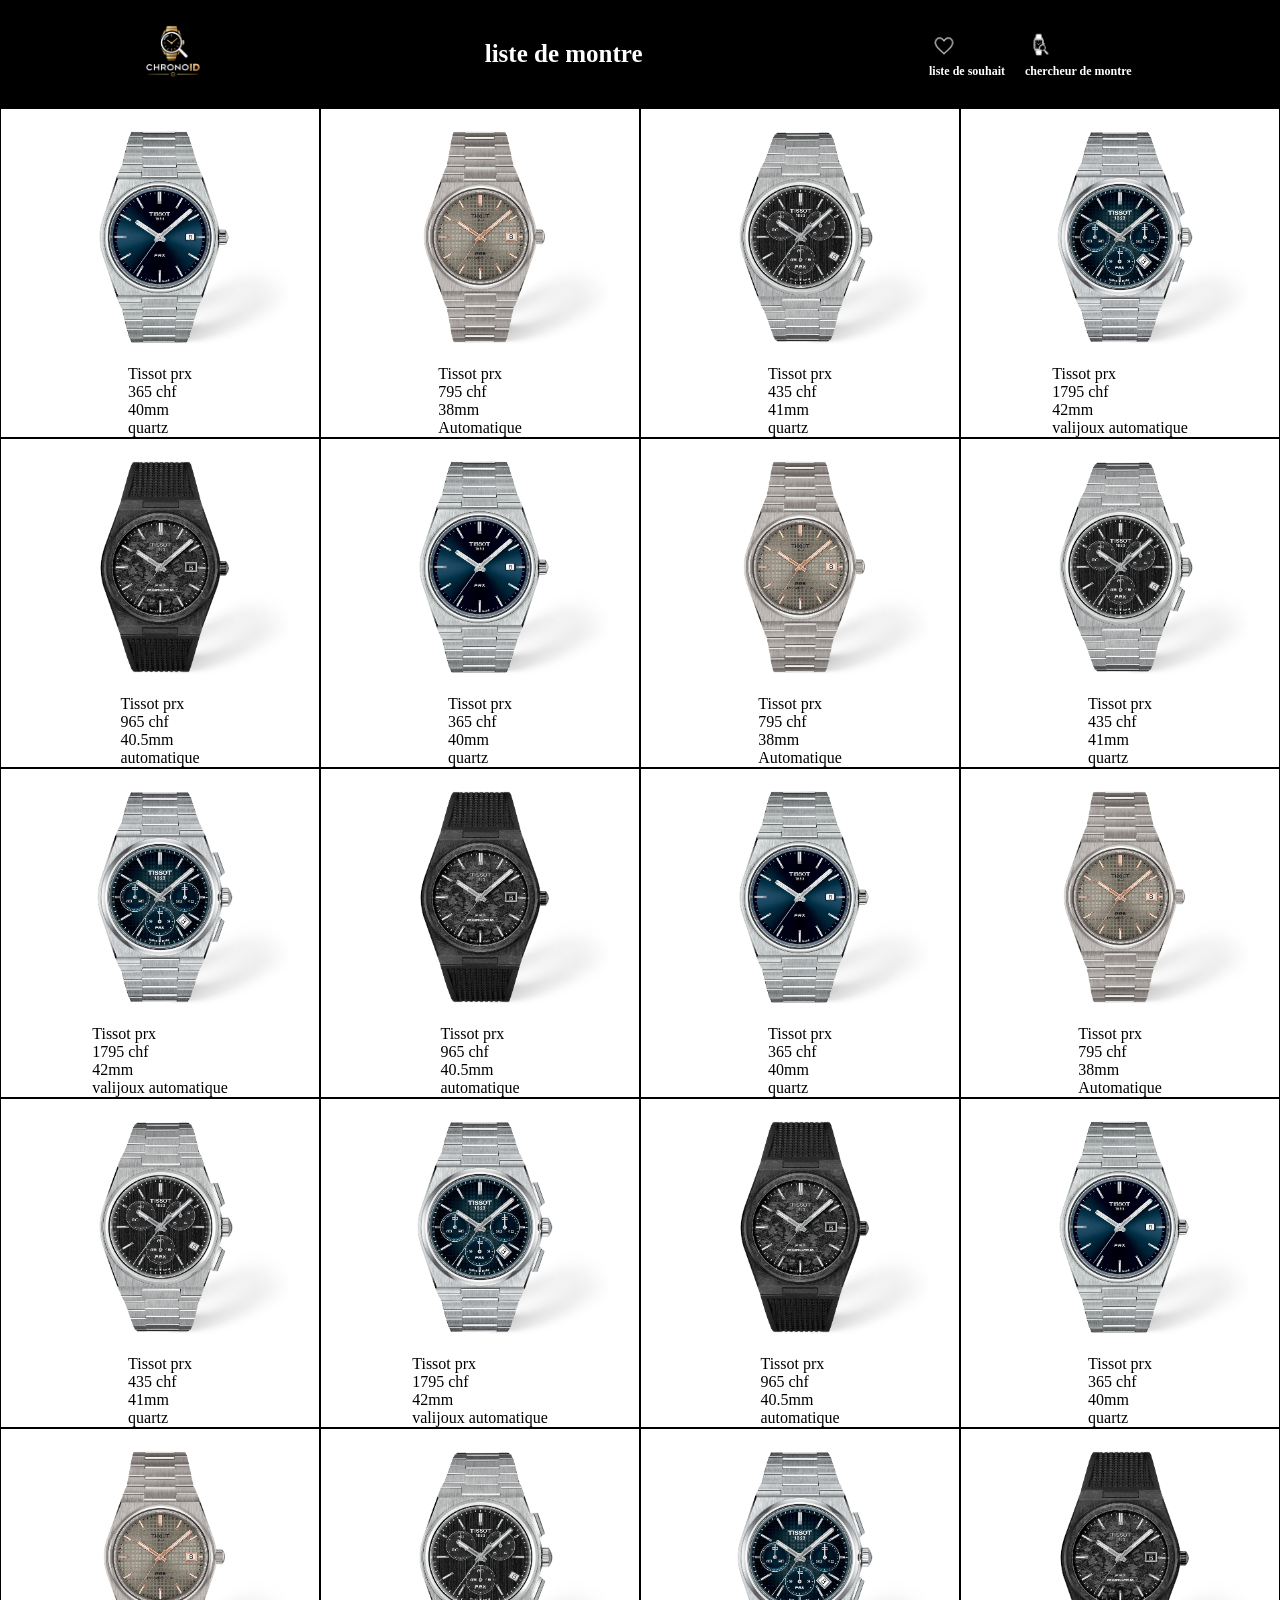
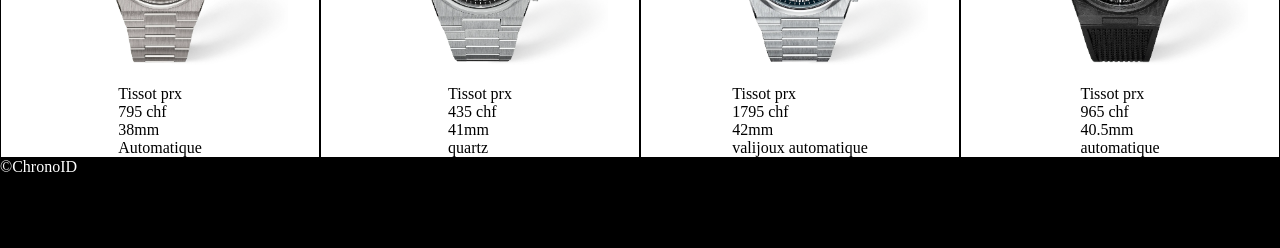
==== site-montre/html/liste-montre.html @ 4a4f856d "v1 of ChronoID with only the home page and the base of list watch" ====
<!DOCTYPE html>
<html lang="fr">

<head>
    <meta charset="UTF-8">
    <meta name="viewport" content="width=device-width, initial-scale=1.0">
    <title>acceuile montre</title>
    <link rel="stylesheet" href="../css/style.css">
    <script src="../js/script.js" defer></script>
</head>

<body>
    <header>
        <a href="acceuille.html" id="logo"><img src="../img/logo.png" alt="logo ChronoID"></a>
        <h1 id="title">liste de montre</h1>
        <nav>
            <a href="liste-souhait.html"><img src="../img/liste-de-souhait-blanc.png" alt="liste de souhait"><p>liste de souhait</p></a>
            <a href="recherche.montre.html"><img src="../img/recherche-montre-blanc.png" alt="recherche montre"><p>chercheur de montre</p></a>
        </nav>
    </header>
    <main id="list-montre">
        <section id="liste-montre">
        </section>
    </main>
    <footer>
        &copyChronoID
        <nav>
            
        </nav>
    </footer>
</body>

</html>
---- site-montre/css/style.css ----
/* general*/
*{
  box-sizing: border-box;
  margin: 0 auto;
}
body{
    min-height: 600px;
}
/*header*/
#title{
    color: white;
    font-size: 25px;
}
#acceuil{
    background-color: rgb(236, 236, 236);
}
header{
    display: flex;
    flex-direction: row;
    background-color: black;
    align-items: center;
    justify-content:space-between;
    height: 12vh;
    img{
        height: 70px;
    }
    nav{
        display: flex;
        align-items: center;
        justify-content: space-between;

        a{
            padding:10px;
            text-decoration: none;
            img{
                height: 30px;
            }
            p{
                color: white;
                font-size: 12px;
                font-weight: bold;
            }
        }
    }
}

#acceuil{

    section{
        background-color: grey;
        color: white;
        height: 20%;
    }
    #montre2{
        display: none;
    }
    img{
        width: 100vw;
    }
}
#list-montre{
    #liste-montre{
    display: grid;
    grid-template-columns: repeat(4,1fr);
        .montre{
            display: flex;
            flex-direction:column;
            border:1px solid black;
            width: 25vw;

            img{
                height: 20vw;
                width: 20vw;
            }
        }}
}
footer{
    background-color: black;
    color: white;
    height: 10vh;
}
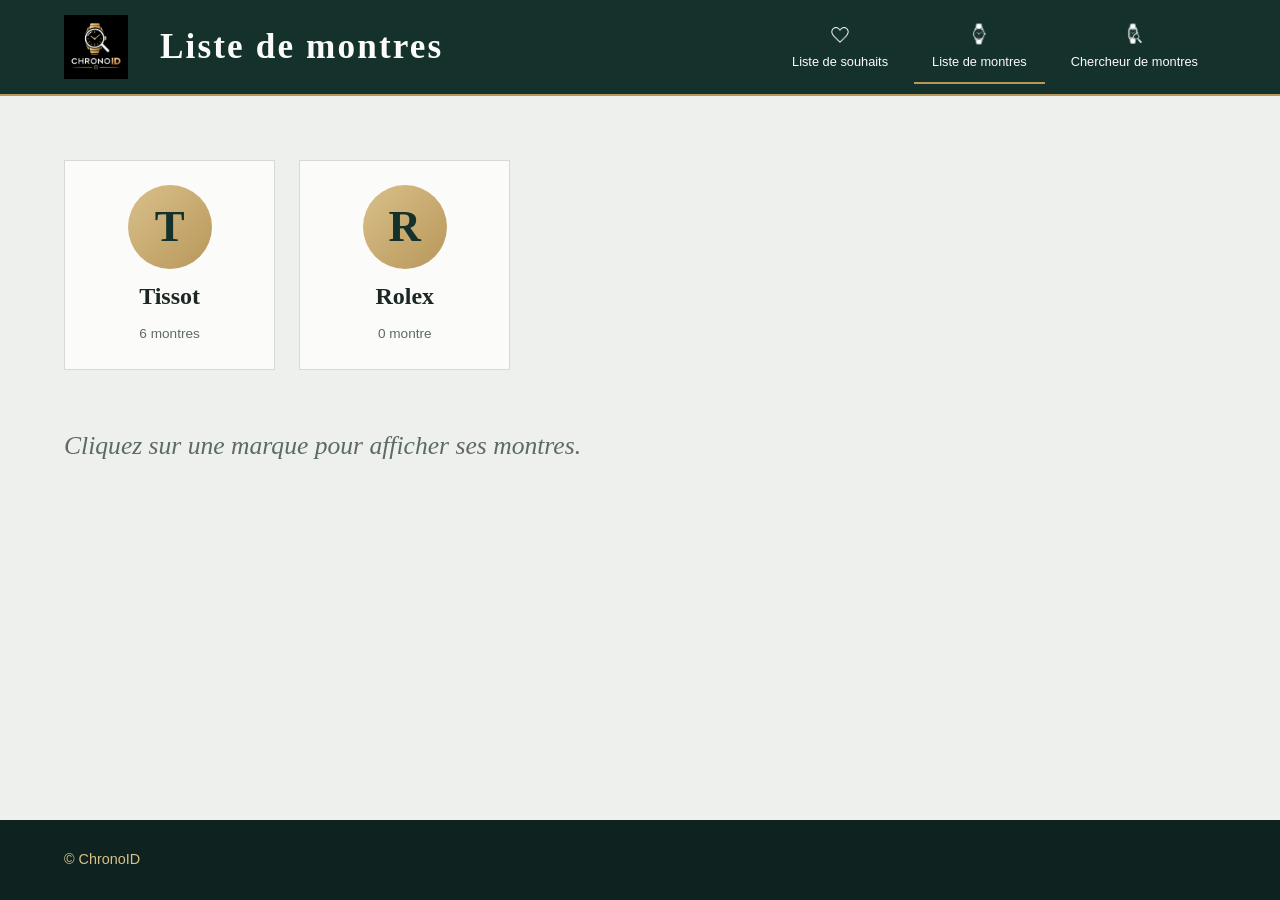
==== commit ca0db332: "site montre v2 with new interface + fonctionality" ====
--- a/site-montre/html/liste-montre.html
+++ b/site-montre/html/liste-montre.html
@@ -4,29 +4,28 @@
 <head>
     <meta charset="UTF-8">
     <meta name="viewport" content="width=device-width, initial-scale=1.0">
-    <title>acceuile montre</title>
+    <title>Liste de montres | ChronoID</title>
     <link rel="stylesheet" href="../css/style.css">
     <script src="../js/script.js" defer></script>
 </head>
 
 <body>
     <header>
-        <a href="acceuille.html" id="logo"><img src="../img/logo.png" alt="logo ChronoID"></a>
-        <h1 id="title">liste de montre</h1>
+        <a href="acceuille.html" id="logo"><img src="../img/logo.png" alt="Logo ChronoID"></a>
+        <h1 id="title">Liste de montres</h1>
         <nav>
-            <a href="liste-souhait.html"><img src="../img/liste-de-souhait-blanc.png" alt="liste de souhait"><p>liste de souhait</p></a>
-            <a href="recherche.montre.html"><img src="../img/recherche-montre-blanc.png" alt="recherche montre"><p>chercheur de montre</p></a>
-        </nav>
-    </header>
+            <a href="liste-souhait.html"><img src="../img/liste-de-souhait-blanc.png" alt=""><span>Liste de souhaits</span></a>
+            <a href="liste-montre.html" aria-current="page"><img src="../img/liste-montre-blanc.png" alt=""><span>Liste de montres</span></a>
+            <a href="recherche-montre.html"><img src="../img/recherche-montre-blanc.png" alt=""><span>Chercheur de montres</span></a>
+        </nav>    </header>
+
     <main id="list-montre">
-        <section id="liste-montre">
-        </section>
+        <div id="marques"></div>
+        <section id="liste-montre" aria-live="polite"></section>
     </main>
+
     <footer>
-        &copyChronoID
-        <nav>
-            
-        </nav>
+        <p>&copy; ChronoID</p>
     </footer>
 </body>
 
--- a/site-montre/css/style.css
+++ b/site-montre/css/style.css
@@ -1,81 +1,435 @@
-/* general*/
-*{
+/* ===== Variables ===== */
+:root {
+  --vert-profond: #14312b;
+  --vert-sombre: #0e231f;
+  --or: #b8975a;
+  --or-clair: #d9c08a;
+  --pierre: #eef0ee;
+  --blanc: #fbfbfa;
+  --encre: #1c2623;
+  --gris: #5d6a66;
+  --trait: #d5dad7;
+
+  --titre: "Cormorant Garamond", Georgia, "Times New Roman", serif;
+  --texte: "Inter", "Helvetica Neue", Arial, sans-serif;
+}
+
+/* ===== Général ===== */
+* {
   box-sizing: border-box;
+  margin: 0;
+  padding: 0;
+}
+
+body {
+  min-height: 100vh;
+  display: flex;
+  flex-direction: column;
+  font-family: var(--texte);
+  color: var(--encre);
+  background-color: var(--pierre);
+  line-height: 1.6;
+}
+
+main {
+  flex: 1;
+}
+
+a:focus-visible {
+  outline: 2px solid var(--or);
+  outline-offset: 3px;
+}
+
+/* ===== Header ===== */
+header {
+  display: flex;
+  align-items: center;
+  justify-content: space-between;
+  gap: 2rem;
+  padding: 0 4rem;
+  height: 96px;
+  background-color: var(--vert-profond);
+  border-bottom: 2px solid var(--or);
+}
+
+header #logo img {
+  height: 64px;
+  display: block;
+}
+
+#title {
+  margin-right: auto;
+  font-family: var(--titre);
+  font-size: 2.2rem;
+  font-weight: 600;
+  letter-spacing: 0.06em;
+  color: var(--blanc);
+}
+
+header nav {
+  display: flex;
+  align-items: center;
+  gap: 0.5rem;
+}
+
+header nav a {
+  display: flex;
+  flex-direction: column;
+  align-items: center;
+  gap: 4px;
+  padding: 10px 18px;
+  text-decoration: none;
+  border-bottom: 2px solid transparent;
+  transition: border-color 0.2s;
+}
+
+header nav a:hover,
+header nav a[aria-current="page"] {
+  border-bottom-color: var(--or);
+}
+
+header nav a img {
+  height: 28px;
+}
+
+header nav a span,
+header nav a p {
+  font-size: 0.8rem;
+  font-weight: 500;
+  color: var(--blanc);
+}
+
+/* ===== Page d'accueil ===== */
+#accueil {
+  max-width: 1280px;
+  width: 100%;
   margin: 0 auto;
-}
-body{
-    min-height: 600px;
-}
-/*header*/
-#title{
-    color: white;
-    font-size: 25px;
-}
-#acceuil{
-    background-color: rgb(236, 236, 236);
-}
-header{
-    display: flex;
-    flex-direction: row;
-    background-color: black;
-    align-items: center;
-    justify-content:space-between;
-    height: 12vh;
-    img{
-        height: 70px;
-    }
-    nav{
-        display: flex;
-        align-items: center;
-        justify-content: space-between;
-
-        a{
-            padding:10px;
-            text-decoration: none;
-            img{
-                height: 30px;
-            }
-            p{
-                color: white;
-                font-size: 12px;
-                font-weight: bold;
-            }
-        }
-    }
-}
-
-#acceuil{
-
-    section{
-        background-color: grey;
-        color: white;
-        height: 20%;
-    }
-    #montre2{
-        display: none;
-    }
-    img{
-        width: 100vw;
-    }
-}
-#list-montre{
-    #liste-montre{
-    display: grid;
-    grid-template-columns: repeat(4,1fr);
-        .montre{
-            display: flex;
-            flex-direction:column;
-            border:1px solid black;
-            width: 25vw;
-
-            img{
-                height: 20vw;
-                width: 20vw;
-            }
-        }}
-}
-footer{
-    background-color: black;
-    color: white;
-    height: 10vh;
-}
+  padding: 5rem 4rem;
+}
+
+.hero {
+  display: grid;
+  grid-template-columns: 1fr 1fr;
+  align-items: center;
+  gap: 5rem;
+}
+
+.hero .intro {
+  max-width: 52ch;
+  font-size: 1.15rem;
+  color: var(--gris);
+}
+
+#stats {
+  margin-top: 1.75rem;
+  padding-top: 1.25rem;
+  border-top: 1px solid var(--or);
+  max-width: 24rem;
+  font-family: var(--titre);
+  font-size: 1.5rem;
+  color: var(--vert-profond);
+}
+
+.hero img#montre {
+  display: block;
+  width: 100%;
+  height: 440px;
+  object-fit: contain;
+  padding: 1.5rem;
+  background-color: var(--blanc);
+  border: 1px solid var(--trait);
+  box-shadow: 0 20px 50px rgba(20, 49, 43, 0.14);
+}
+
+.hero figcaption {
+  margin-top: 1rem;
+  font-family: var(--titre);
+  font-size: 1.3rem;
+  font-style: italic;
+  color: var(--gris);
+  text-align: center;
+}
+
+.apercu {
+  margin-top: 6rem;
+}
+
+.apercu h2,
+#liste-montre h2 {
+  margin-bottom: 1.5rem;
+  padding-bottom: 0.5rem;
+  border-bottom: 1px solid var(--or);
+  font-family: var(--titre);
+  font-size: 2rem;
+  color: var(--vert-profond);
+}
+
+.blocs {
+  display: grid;
+  grid-template-columns: repeat(3, 1fr);
+  gap: 2rem;
+}
+
+.bloc {
+  display: block;
+  padding: 1.75rem;
+  background-color: var(--blanc);
+  border: 1px solid var(--trait);
+  border-top: 3px solid var(--or);
+  color: inherit;
+  text-decoration: none;
+  transition: border-color 0.2s, background-color 0.2s;
+}
+
+.bloc:hover {
+  background-color: var(--vert-profond);
+  border-color: var(--or);
+  color: var(--blanc);
+}
+
+.bloc h3 {
+  margin-bottom: 0.5rem;
+  font-family: var(--titre);
+  font-size: 1.6rem;
+}
+
+.bloc p {
+  color: var(--gris);
+}
+
+.bloc:hover p {
+  color: var(--trait);
+}
+
+/* ===== Liste de montres : marques cliquables ===== */
+#list-montre,
+main.page {
+  max-width: 1280px;
+  width: 100%;
+  margin: 0 auto;
+  padding: 4rem;
+}
+
+#marques {
+  display: grid;
+  grid-template-columns: repeat(auto-fill, minmax(190px, 1fr));
+  gap: 1.5rem;
+  margin-bottom: 3.5rem;
+}
+
+.marque-btn {
+  display: flex;
+  flex-direction: column;
+  align-items: center;
+  gap: 0.5rem;
+  padding: 1.5rem 1rem;
+  font: inherit;
+  color: var(--encre);
+  background-color: var(--blanc);
+  border: 1px solid var(--trait);
+  cursor: pointer;
+  transition: border-color 0.2s, background-color 0.2s, color 0.2s;
+}
+
+.marque-btn:hover {
+  border-color: var(--or);
+}
+
+.marque-btn:focus-visible,
+.coeur:focus-visible,
+.bloc:focus-visible {
+  outline: 2px solid var(--or);
+  outline-offset: 3px;
+}
+
+.marque-btn.active {
+  background-color: var(--vert-profond);
+  border-color: var(--or);
+  color: var(--blanc);
+}
+
+.logo-marque {
+  width: 84px;
+  height: 84px;
+  object-fit: contain;
+}
+
+.logo-marque.initiale {
+  display: flex;
+  align-items: center;
+  justify-content: center;
+  border-radius: 50%;
+  background: linear-gradient(135deg, var(--or-clair), var(--or));
+  font-family: var(--titre);
+  font-size: 2.8rem;
+  font-weight: 600;
+  color: var(--vert-profond);
+}
+
+.nom-marque {
+  font-family: var(--titre);
+  font-size: 1.5rem;
+  font-weight: 600;
+}
+
+.compte {
+  font-size: 0.85rem;
+  color: var(--gris);
+}
+
+.marque-btn.active .compte {
+  color: var(--or-clair);
+}
+
+/* ===== Cartes de montres (liste + souhaits) ===== */
+.montres-marque {
+  display: grid;
+  grid-template-columns: repeat(auto-fill, minmax(260px, 1fr));
+  gap: 2rem;
+}
+
+.montre {
+  position: relative;
+  display: flex;
+  flex-direction: column;
+  gap: 1rem;
+  padding: 1.25rem;
+  background-color: var(--blanc);
+  border: 1px solid var(--trait);
+  transition: border-color 0.2s;
+}
+
+.montre:hover {
+  border-color: var(--or);
+}
+
+.montre img {
+  width: 100%;
+  height: 260px;
+  object-fit: contain;
+}
+
+.montre h3 {
+  font-family: var(--titre);
+  font-size: 1.4rem;
+  color: var(--vert-profond);
+}
+
+.montre .prix {
+  font-weight: 500;
+}
+
+.montre .details {
+  font-size: 0.9rem;
+  color: var(--gris);
+}
+
+.coeur {
+  position: absolute;
+  top: 0.75rem;
+  right: 0.75rem;
+  z-index: 1;
+  width: 2.5rem;
+  height: 2.5rem;
+  font-size: 1.4rem;
+  line-height: 1;
+  color: var(--or);
+  background-color: var(--pierre);
+  border: 1px solid var(--trait);
+  border-radius: 50%;
+  cursor: pointer;
+}
+
+.coeur[aria-pressed="true"] {
+  color: var(--blanc);
+  background-color: var(--vert-profond);
+  border-color: var(--or);
+}
+
+.vide {
+  font-family: var(--titre);
+  font-size: 1.6rem;
+  font-style: italic;
+  color: var(--gris);
+}
+
+/* ===== Footer ===== */
+footer {
+  display: flex;
+  align-items: center;
+  justify-content: space-between;
+  padding: 0 4rem;
+  height: 80px;
+  background-color: var(--vert-sombre);
+  color: var(--or-clair);
+  font-size: 0.9rem;
+}
+
+/* ===== Tablette / téléphone (secondaire) ===== */
+@media (max-width: 900px) {
+  header {
+    padding: 0 1.25rem;
+    height: auto;
+    min-height: 80px;
+    flex-wrap: wrap;
+    gap: 0.5rem 1rem;
+  }
+
+  header #logo img {
+    height: 48px;
+  }
+
+  #title {
+    font-size: 1.6rem;
+  }
+
+  header nav {
+    width: 100%;
+    justify-content: space-around;
+  }
+
+  header nav a {
+    padding: 8px 6px;
+  }
+
+  #accueil {
+    padding: 2.5rem 1.25rem;
+  }
+
+  .hero,
+  .blocs {
+    grid-template-columns: 1fr;
+    gap: 2rem;
+  }
+
+  .hero img#montre {
+    height: 300px;
+  }
+
+  .apercu {
+    margin-top: 3.5rem;
+  }
+
+  #list-montre,
+  main.page {
+    padding: 2rem 1.25rem;
+  }
+
+  #marques {
+    grid-template-columns: repeat(2, 1fr);
+    gap: 1rem;
+  }
+
+  .montres-marque {
+    grid-template-columns: repeat(2, 1fr);
+    gap: 1rem;
+  }
+
+  .montre img {
+    height: 40vw;
+  }
+
+  footer {
+    padding: 0 1.25rem;
+  }
+}
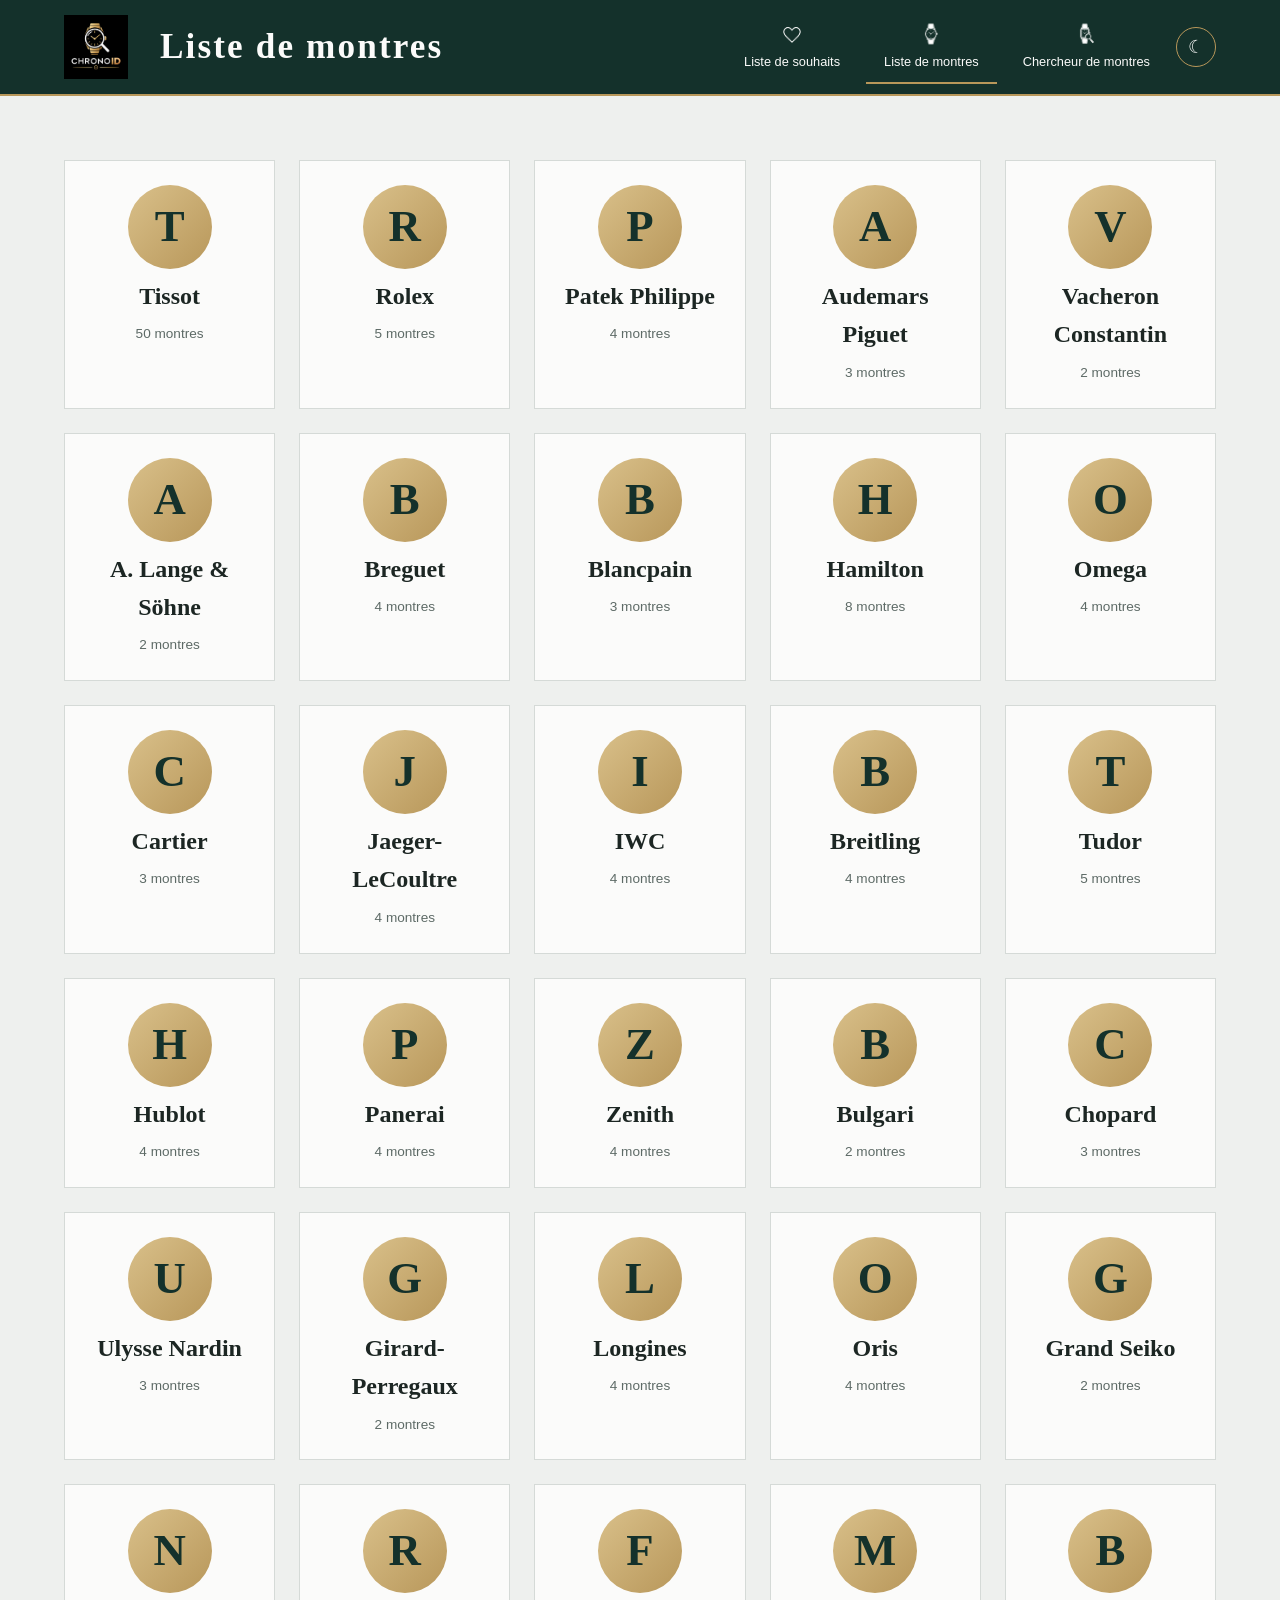
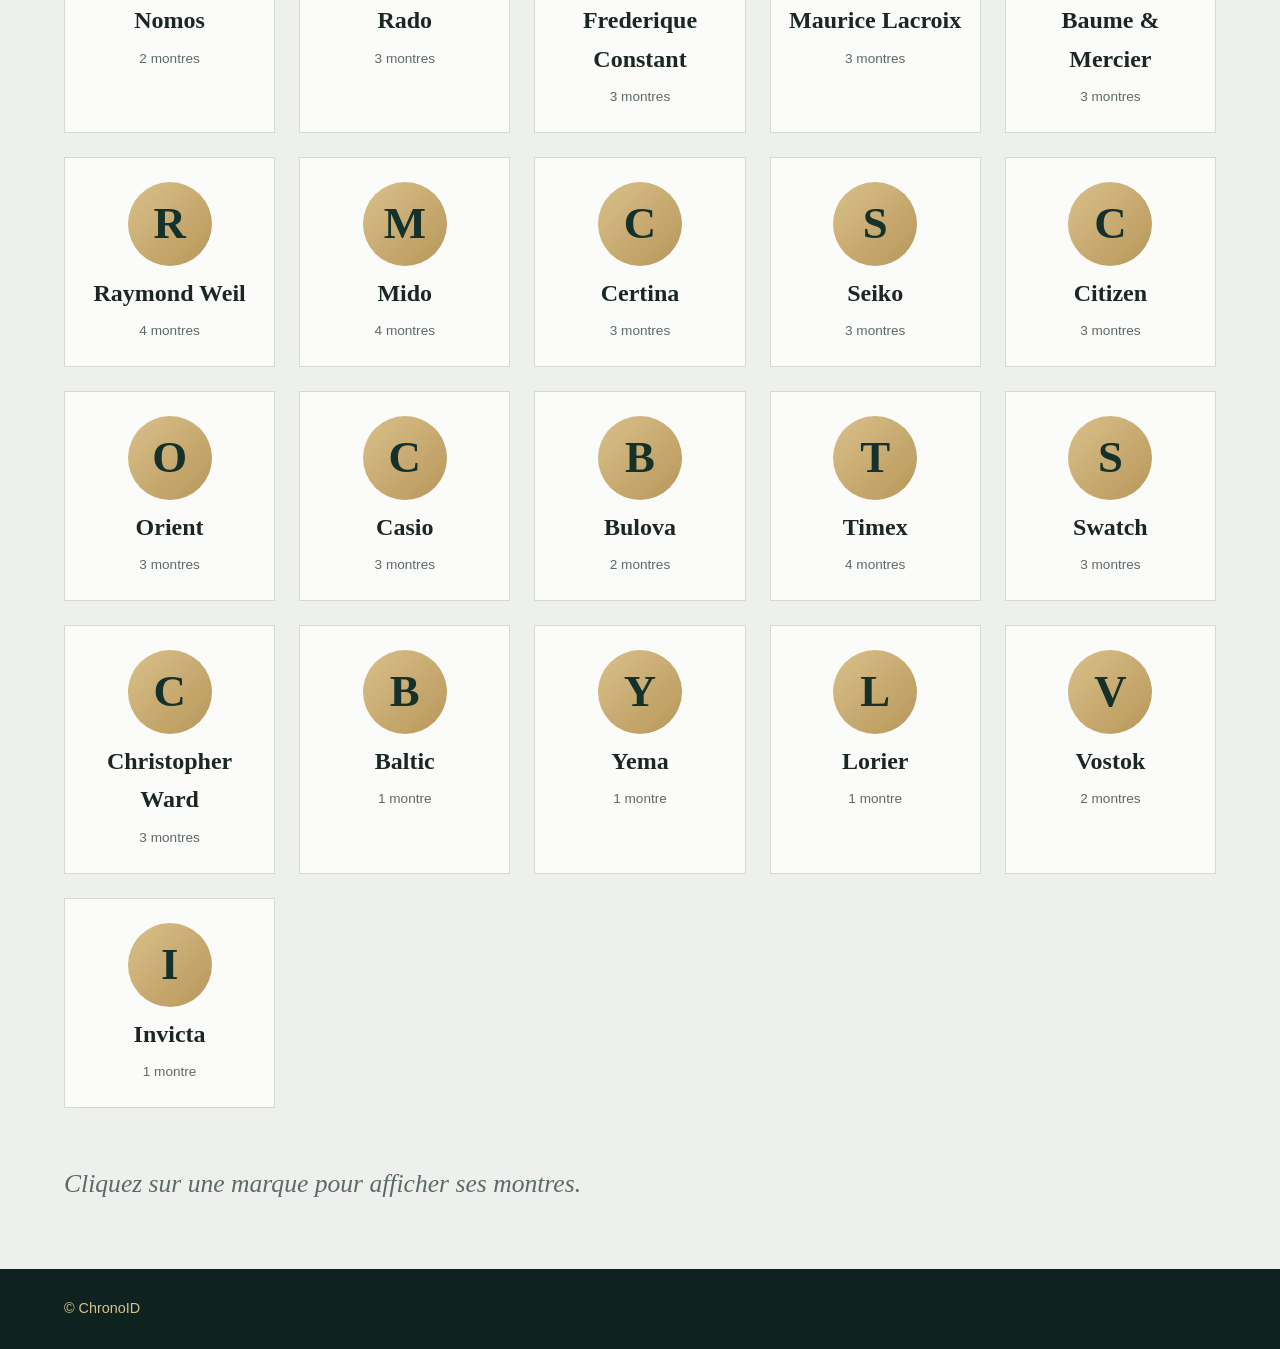
==== commit c9ba261a: "Add files via upload" ====
--- a/site-montre/html/liste-montre.html
+++ b/site-montre/html/liste-montre.html
@@ -1,6 +1,7 @@
+
 <!DOCTYPE html>
 <html lang="fr">
-
+ 
 <head>
     <meta charset="UTF-8">
     <meta name="viewport" content="width=device-width, initial-scale=1.0">
@@ -8,25 +9,29 @@
     <link rel="stylesheet" href="../css/style.css">
     <script src="../js/script.js" defer></script>
 </head>
-
+ 
 <body>
     <header>
-        <a href="acceuille.html" id="logo"><img src="../img/logo.png" alt="Logo ChronoID"></a>
+        <a href="accueil.html" id="logo"><img src="../img/logo.png" alt="Logo ChronoID"></a>
         <h1 id="title">Liste de montres</h1>
-        <nav>
-            <a href="liste-souhait.html"><img src="../img/liste-de-souhait-blanc.png" alt=""><span>Liste de souhaits</span></a>
+        <button type="button" id="burger" aria-label="Ouvrir le menu" aria-expanded="false" aria-controls="menu">☰</button>
+        <nav id="menu">
+            <a href="liste-souhait.html"><img src="../img/liste-de-souhait-blanc.png" alt=""><span>Liste de souhaits</span><b class="badge" id="compteur-coeurs" data-vide="true">0</b></a>
             <a href="liste-montre.html" aria-current="page"><img src="../img/liste-montre-blanc.png" alt=""><span>Liste de montres</span></a>
             <a href="recherche-montre.html"><img src="../img/recherche-montre-blanc.png" alt=""><span>Chercheur de montres</span></a>
-        </nav>    </header>
-
+            <button type="button" id="theme" aria-label="Passer en mode sombre">☾</button>
+        </nav>
+    </header>
+ 
     <main id="list-montre">
         <div id="marques"></div>
         <section id="liste-montre" aria-live="polite"></section>
     </main>
-
+ 
     <footer>
         <p>&copy; ChronoID</p>
     </footer>
 </body>
-
-</html>+ 
+</html>
+ 
--- a/site-montre/css/style.css
+++ b/site-montre/css/style.css
@@ -1,3 +1,4 @@
+
 /* ===== Variables ===== */
 :root {
   --vert-profond: #14312b;
@@ -9,18 +10,38 @@
   --encre: #1c2623;
   --gris: #5d6a66;
   --trait: #d5dad7;
-
+  --couleur-titre: var(--vert-profond);
+  --ok: #2f7a57;
+  --non: #a8483f;
+ 
   --titre: "Cormorant Garamond", Georgia, "Times New Roman", serif;
   --texte: "Inter", "Helvetica Neue", Arial, sans-serif;
 }
-
+ 
+/* ===== Mode sombre ===== */
+:root[data-theme="dark"] {
+  --pierre: #0b1613;
+  --blanc: #14221e;
+  --encre: #e8ece9;
+  --gris: #a3b0ab;
+  --trait: #2a3a35;
+  --couleur-titre: var(--or-clair);
+  --ok: #6fcf9f;
+  --non: #e08b80;
+  color-scheme: dark;
+}
+ 
 /* ===== Général ===== */
 * {
   box-sizing: border-box;
   margin: 0;
   padding: 0;
 }
-
+ 
+[hidden] {
+  display: none !important;
+}
+ 
 body {
   min-height: 100vh;
   display: flex;
@@ -29,17 +50,20 @@
   color: var(--encre);
   background-color: var(--pierre);
   line-height: 1.6;
-}
-
+  transition: background-color 0.3s, color 0.3s;
+}
+ 
 main {
   flex: 1;
 }
-
-a:focus-visible {
+ 
+a:focus-visible,
+button:focus-visible,
+input:focus-visible {
   outline: 2px solid var(--or);
   outline-offset: 3px;
 }
-
+ 
 /* ===== Header ===== */
 header {
   display: flex;
@@ -51,28 +75,29 @@
   background-color: var(--vert-profond);
   border-bottom: 2px solid var(--or);
 }
-
+ 
 header #logo img {
   height: 64px;
   display: block;
 }
-
+ 
 #title {
   margin-right: auto;
   font-family: var(--titre);
   font-size: 2.2rem;
   font-weight: 600;
   letter-spacing: 0.06em;
-  color: var(--blanc);
-}
-
+  color: #fbfbfa;
+}
+ 
 header nav {
   display: flex;
   align-items: center;
   gap: 0.5rem;
 }
-
+ 
 header nav a {
+  position: relative;
   display: flex;
   flex-direction: column;
   align-items: center;
@@ -82,23 +107,95 @@
   border-bottom: 2px solid transparent;
   transition: border-color 0.2s;
 }
-
+ 
 header nav a:hover,
 header nav a[aria-current="page"] {
   border-bottom-color: var(--or);
 }
-
+ 
 header nav a img {
   height: 28px;
 }
-
-header nav a span,
-header nav a p {
+ 
+header nav a span {
   font-size: 0.8rem;
   font-weight: 500;
-  color: var(--blanc);
-}
-
+  color: #fbfbfa;
+}
+ 
+.badge {
+  position: absolute;
+  top: 2px;
+  right: 6px;
+  min-width: 1.25rem;
+  height: 1.25rem;
+  padding: 0 5px;
+  border-radius: 999px;
+  background-color: var(--or);
+  color: var(--vert-sombre);
+  font-size: 0.72rem;
+  font-weight: 600;
+  line-height: 1.25rem;
+  text-align: center;
+}
+ 
+.badge[data-vide="true"] {
+  display: none;
+}
+ 
+#theme,
+#burger {
+  width: 2.5rem;
+  height: 2.5rem;
+  font-size: 1.15rem;
+  line-height: 1;
+  color: #fbfbfa;
+  background: none;
+  border: 1px solid var(--or);
+  border-radius: 50%;
+  cursor: pointer;
+}
+ 
+#theme:hover,
+#burger:hover {
+  background-color: rgba(184, 151, 90, 0.2);
+}
+ 
+#burger {
+  display: none;
+}
+ 
+/* ===== Boutons ===== */
+.btn,
+.btn-sec {
+  display: inline-block;
+  padding: 0.6rem 1.25rem;
+  font: inherit;
+  font-size: 0.9rem;
+  font-weight: 500;
+  text-decoration: none;
+  cursor: pointer;
+  border: 1px solid var(--or);
+}
+ 
+.btn {
+  color: var(--vert-sombre);
+  background-color: var(--or);
+}
+ 
+.btn:hover {
+  background-color: var(--or-clair);
+}
+ 
+.btn-sec {
+  color: inherit;
+  background: none;
+}
+ 
+.btn-sec:hover {
+  background-color: rgba(184, 151, 90, 0.18);
+}
+ 
 /* ===== Page d'accueil ===== */
 #accueil {
   max-width: 1280px;
@@ -106,20 +203,20 @@
   margin: 0 auto;
   padding: 5rem 4rem;
 }
-
+ 
 .hero {
   display: grid;
   grid-template-columns: 1fr 1fr;
   align-items: center;
   gap: 5rem;
 }
-
+ 
 .hero .intro {
   max-width: 52ch;
   font-size: 1.15rem;
   color: var(--gris);
 }
-
+ 
 #stats {
   margin-top: 1.75rem;
   padding-top: 1.25rem;
@@ -127,9 +224,9 @@
   max-width: 24rem;
   font-family: var(--titre);
   font-size: 1.5rem;
-  color: var(--vert-profond);
-}
-
+  color: var(--couleur-titre);
+}
+ 
 .hero img#montre {
   display: block;
   width: 100%;
@@ -140,7 +237,7 @@
   border: 1px solid var(--trait);
   box-shadow: 0 20px 50px rgba(20, 49, 43, 0.14);
 }
-
+ 
 .hero figcaption {
   margin-top: 1rem;
   font-family: var(--titre);
@@ -149,11 +246,33 @@
   color: var(--gris);
   text-align: center;
 }
-
+ 
+.carrousel-ctrl {
+  display: flex;
+  justify-content: center;
+  gap: 0.75rem;
+  margin-top: 1rem;
+}
+ 
+.carrousel-ctrl button {
+  min-width: 2.75rem;
+  height: 2.75rem;
+  padding: 0 0.75rem;
+  font-size: 1rem;
+  color: var(--encre);
+  background-color: var(--blanc);
+  border: 1px solid var(--trait);
+  cursor: pointer;
+}
+ 
+.carrousel-ctrl button:hover {
+  border-color: var(--or);
+}
+ 
 .apercu {
   margin-top: 6rem;
 }
-
+ 
 .apercu h2,
 #liste-montre h2 {
   margin-bottom: 1.5rem;
@@ -161,15 +280,15 @@
   border-bottom: 1px solid var(--or);
   font-family: var(--titre);
   font-size: 2rem;
-  color: var(--vert-profond);
-}
-
+  color: var(--couleur-titre);
+}
+ 
 .blocs {
   display: grid;
   grid-template-columns: repeat(3, 1fr);
   gap: 2rem;
 }
-
+ 
 .bloc {
   display: block;
   padding: 1.75rem;
@@ -180,27 +299,27 @@
   text-decoration: none;
   transition: border-color 0.2s, background-color 0.2s;
 }
-
+ 
 .bloc:hover {
   background-color: var(--vert-profond);
   border-color: var(--or);
-  color: var(--blanc);
-}
-
+  color: #fbfbfa;
+}
+ 
 .bloc h3 {
   margin-bottom: 0.5rem;
   font-family: var(--titre);
   font-size: 1.6rem;
 }
-
+ 
 .bloc p {
   color: var(--gris);
 }
-
+ 
 .bloc:hover p {
   color: var(--trait);
 }
-
+ 
 /* ===== Liste de montres : marques cliquables ===== */
 #list-montre,
 main.page {
@@ -209,14 +328,14 @@
   margin: 0 auto;
   padding: 4rem;
 }
-
+ 
 #marques {
   display: grid;
   grid-template-columns: repeat(auto-fill, minmax(190px, 1fr));
   gap: 1.5rem;
   margin-bottom: 3.5rem;
 }
-
+ 
 .marque-btn {
   display: flex;
   flex-direction: column;
@@ -230,30 +349,23 @@
   cursor: pointer;
   transition: border-color 0.2s, background-color 0.2s, color 0.2s;
 }
-
+ 
 .marque-btn:hover {
   border-color: var(--or);
 }
-
-.marque-btn:focus-visible,
-.coeur:focus-visible,
-.bloc:focus-visible {
-  outline: 2px solid var(--or);
-  outline-offset: 3px;
-}
-
+ 
 .marque-btn.active {
   background-color: var(--vert-profond);
   border-color: var(--or);
-  color: var(--blanc);
-}
-
+  color: #fbfbfa;
+}
+ 
 .logo-marque {
   width: 84px;
   height: 84px;
   object-fit: contain;
 }
-
+ 
 .logo-marque.initiale {
   display: flex;
   align-items: center;
@@ -265,29 +377,29 @@
   font-weight: 600;
   color: var(--vert-profond);
 }
-
+ 
 .nom-marque {
   font-family: var(--titre);
   font-size: 1.5rem;
   font-weight: 600;
 }
-
+ 
 .compte {
   font-size: 0.85rem;
   color: var(--gris);
 }
-
+ 
 .marque-btn.active .compte {
   color: var(--or-clair);
 }
-
+ 
 /* ===== Cartes de montres (liste + souhaits) ===== */
 .montres-marque {
   display: grid;
   grid-template-columns: repeat(auto-fill, minmax(260px, 1fr));
   gap: 2rem;
 }
-
+ 
 .montre {
   position: relative;
   display: flex;
@@ -297,33 +409,65 @@
   background-color: var(--blanc);
   border: 1px solid var(--trait);
   transition: border-color 0.2s;
-}
-
+  animation: apparition 0.5s ease both;
+}
+ 
 .montre:hover {
   border-color: var(--or);
 }
-
+ 
+.montre .lien-img {
+  display: block;
+}
+ 
 .montre img {
   width: 100%;
   height: 260px;
   object-fit: contain;
 }
-
+ 
 .montre h3 {
   font-family: var(--titre);
   font-size: 1.4rem;
-  color: var(--vert-profond);
-}
-
+  color: var(--couleur-titre);
+}
+ 
+.montre h3 a {
+  color: inherit;
+  text-decoration: none;
+}
+ 
+.montre h3 a:hover {
+  text-decoration: underline;
+  text-decoration-color: var(--or);
+}
+ 
 .montre .prix {
   font-weight: 500;
 }
-
+ 
 .montre .details {
   font-size: 0.9rem;
   color: var(--gris);
 }
-
+ 
+.comparer {
+  display: flex;
+  align-items: center;
+  gap: 0.5rem;
+  margin-top: auto;
+  font-size: 0.9rem;
+  color: var(--gris);
+  cursor: pointer;
+}
+ 
+.comparer input {
+  width: 1.1rem;
+  height: 1.1rem;
+  accent-color: var(--or);
+  cursor: pointer;
+}
+ 
 .coeur {
   position: absolute;
   top: 0.75rem;
@@ -339,20 +483,241 @@
   border-radius: 50%;
   cursor: pointer;
 }
-
+ 
 .coeur[aria-pressed="true"] {
-  color: var(--blanc);
+  color: #fbfbfa;
   background-color: var(--vert-profond);
   border-color: var(--or);
 }
-
+ 
 .vide {
   font-family: var(--titre);
   font-size: 1.6rem;
   font-style: italic;
   color: var(--gris);
 }
-
+ 
+.vide a {
+  color: var(--couleur-titre);
+}
+ 
+@keyframes apparition {
+  from {
+    opacity: 0;
+    transform: translateY(12px);
+  }
+  to {
+    opacity: 1;
+    transform: none;
+  }
+}
+ 
+/* ===== Liste de souhaits : résumé ===== */
+#resume {
+  display: flex;
+  flex-wrap: wrap;
+  align-items: center;
+  justify-content: space-between;
+  gap: 1rem;
+  margin-bottom: 2rem;
+  padding: 1.25rem 1.5rem;
+  background-color: var(--blanc);
+  border: 1px solid var(--trait);
+  border-left: 3px solid var(--or);
+}
+ 
+#total {
+  font-family: var(--titre);
+  font-size: 1.6rem;
+  color: var(--couleur-titre);
+}
+ 
+/* ===== Page de détail ===== */
+.retour {
+  display: inline-block;
+  margin-bottom: 2rem;
+  color: var(--gris);
+  text-decoration: none;
+}
+ 
+.retour:hover {
+  color: var(--encre);
+  text-decoration: underline;
+  text-decoration-color: var(--or);
+}
+ 
+.detail {
+  display: grid;
+  grid-template-columns: 1fr 1fr;
+  gap: 4rem;
+  align-items: start;
+}
+ 
+.detail > img {
+  width: 100%;
+  height: 520px;
+  object-fit: contain;
+  padding: 2rem;
+  background-color: var(--blanc);
+  border: 1px solid var(--trait);
+  box-shadow: 0 20px 50px rgba(20, 49, 43, 0.14);
+}
+ 
+.detail .marque-nom {
+  font-size: 1rem;
+  color: var(--gris);
+}
+ 
+.detail h2 {
+  margin-bottom: 0.5rem;
+  font-family: var(--titre);
+  font-size: 3rem;
+  line-height: 1.1;
+  color: var(--couleur-titre);
+}
+ 
+.detail .prix {
+  margin-bottom: 1.25rem;
+  font-family: var(--titre);
+  font-size: 1.8rem;
+}
+ 
+.detail .description {
+  max-width: 55ch;
+  margin-bottom: 1.75rem;
+  color: var(--gris);
+}
+ 
+.specs {
+  display: grid;
+  grid-template-columns: max-content 1fr;
+  gap: 0.6rem 2rem;
+  margin-bottom: 2rem;
+  padding-top: 1.25rem;
+  border-top: 1px solid var(--or);
+}
+ 
+.specs dt {
+  color: var(--gris);
+}
+ 
+.specs dd {
+  font-weight: 500;
+}
+ 
+.actions {
+  display: flex;
+  flex-wrap: wrap;
+  align-items: center;
+  gap: 1.5rem;
+}
+ 
+.actions .coeur {
+  position: static;
+}
+ 
+.actions .comparer {
+  margin-top: 0;
+}
+ 
+/* ===== Comparateur ===== */
+.tableau-comparaison {
+  overflow-x: auto;
+}
+ 
+.tableau-comparaison table {
+  width: 100%;
+  min-width: 600px;
+  border-collapse: collapse;
+  background-color: var(--blanc);
+}
+ 
+.tableau-comparaison th,
+.tableau-comparaison td {
+  padding: 0.9rem 1.1rem;
+  text-align: left;
+  vertical-align: middle;
+  border: 1px solid var(--trait);
+}
+ 
+.tableau-comparaison th[scope="row"] {
+  width: 11rem;
+  font-weight: 400;
+  color: var(--gris);
+}
+ 
+.tableau-comparaison td img {
+  display: block;
+  width: 100%;
+  max-width: 200px;
+  height: 180px;
+  margin: 0 auto;
+  object-fit: contain;
+}
+ 
+.tableau-comparaison .nom-col {
+  font-family: var(--titre);
+  font-size: 1.3rem;
+  font-weight: 600;
+  color: var(--couleur-titre);
+}
+ 
+.tableau-comparaison .nom-col a {
+  color: inherit;
+}
+ 
+.retirer {
+  font: inherit;
+  font-size: 0.85rem;
+  color: var(--gris);
+  background: none;
+  border: none;
+  text-decoration: underline;
+  cursor: pointer;
+}
+ 
+/* ===== Barre de comparaison + retour en haut ===== */
+#barre-comparer {
+  position: fixed;
+  left: 50%;
+  bottom: 1.25rem;
+  z-index: 20;
+  display: flex;
+  align-items: center;
+  gap: 1rem;
+  width: max-content;
+  max-width: calc(100% - 2rem);
+  padding: 0.75rem 1.25rem;
+  color: #fbfbfa;
+  background-color: var(--vert-profond);
+  border: 1px solid var(--or);
+  box-shadow: 0 10px 30px rgba(0, 0, 0, 0.3);
+  transform: translateX(-50%);
+}
+ 
+#barre-comparer .btn-sec {
+  color: #fbfbfa;
+}
+ 
+#haut {
+  position: fixed;
+  right: 1.25rem;
+  bottom: 1.25rem;
+  z-index: 15;
+  width: 2.75rem;
+  height: 2.75rem;
+  font-size: 1.2rem;
+  color: var(--vert-sombre);
+  background-color: var(--or);
+  border: none;
+  border-radius: 50%;
+  cursor: pointer;
+}
+ 
+#haut:hover {
+  background-color: var(--or-clair);
+}
+ 
 /* ===== Footer ===== */
 footer {
   display: flex;
@@ -364,72 +729,476 @@
   color: var(--or-clair);
   font-size: 0.9rem;
 }
-
-/* ===== Tablette / téléphone (secondaire) ===== */
+ 
+/* ===== Chercheur : quiz ===== */
+.sr-only {
+  position: absolute;
+  width: 1px;
+  height: 1px;
+  overflow: hidden;
+  clip: rect(0 0 0 0);
+  white-space: nowrap;
+}
+ 
+#quiz {
+  max-width: 820px;
+  margin: 0 auto;
+}
+ 
+.compteur-question {
+  margin-bottom: 0.5rem;
+  font-size: 0.9rem;
+  color: var(--gris);
+}
+ 
+.progression {
+  height: 6px;
+  margin-bottom: 2.5rem;
+  background-color: var(--trait);
+}
+ 
+.progression span {
+  display: block;
+  height: 100%;
+  background-color: var(--or);
+  transition: width 0.3s;
+}
+ 
+.question {
+  min-width: 0;
+  border: none;
+}
+ 
+.question legend {
+  margin-bottom: 1.5rem;
+  font-family: var(--titre);
+  font-size: 2.2rem;
+  line-height: 1.2;
+  color: var(--couleur-titre);
+}
+ 
+.question legend:focus {
+  outline: none;
+}
+ 
+.options {
+  display: grid;
+  grid-template-columns: repeat(auto-fill, minmax(220px, 1fr));
+  gap: 1rem;
+}
+ 
+.option {
+  display: flex;
+  flex-direction: column;
+  gap: 0.25rem;
+  padding: 1.1rem 1.25rem;
+  background-color: var(--blanc);
+  border: 1px solid var(--trait);
+  cursor: pointer;
+  transition: border-color 0.2s, background-color 0.2s;
+}
+ 
+.option:hover,
+.option:focus-within {
+  border-color: var(--or);
+}
+ 
+.option:focus-within {
+  outline: 2px solid var(--or);
+  outline-offset: 2px;
+}
+ 
+.option.choisie {
+  color: #fbfbfa;
+  background-color: var(--vert-profond);
+  border-color: var(--or);
+}
+ 
+.option-titre {
+  font-family: var(--titre);
+  font-size: 1.35rem;
+  font-weight: 600;
+}
+ 
+.option-aide {
+  font-size: 0.85rem;
+  color: var(--gris);
+}
+ 
+.option.choisie .option-aide {
+  color: var(--or-clair);
+}
+ 
+.budget {
+  display: flex;
+  flex-direction: column;
+  gap: 1.25rem;
+  padding: 1.5rem;
+  background-color: var(--blanc);
+  border: 1px solid var(--trait);
+}
+ 
+.budget.inactif {
+  opacity: 0.6;
+}
+ 
+.budget-champ {
+  font-family: var(--titre);
+  font-size: 1.6rem;
+}
+ 
+.budget-champ input {
+  width: 8rem;
+  padding: 0.3rem 0.6rem;
+  font: inherit;
+  color: var(--encre);
+  background-color: var(--pierre);
+  border: 1px solid var(--trait);
+}
+ 
+.budget input[type="range"] {
+  width: 100%;
+  accent-color: var(--or);
+}
+ 
+.sans-limite {
+  display: flex;
+  align-items: center;
+  gap: 0.5rem;
+  cursor: pointer;
+}
+ 
+.sans-limite input {
+  width: 1.1rem;
+  height: 1.1rem;
+  accent-color: var(--or);
+}
+ 
+.aide {
+  font-size: 0.85rem;
+  color: var(--gris);
+}
+ 
+.navigation-quiz {
+  display: flex;
+  flex-wrap: wrap;
+  gap: 1rem;
+  margin-top: 2rem;
+}
+ 
+.navigation-quiz .btn {
+  margin-left: auto;
+}
+ 
+.btn:disabled,
+.btn-sec:disabled {
+  opacity: 0.4;
+  cursor: not-allowed;
+}
+ 
+/* ===== Chercheur : résultats ===== */
+#resultats > h2 {
+  font-family: var(--titre);
+  font-size: 2.4rem;
+  color: var(--couleur-titre);
+}
+ 
+#resultats > h2:focus {
+  outline: none;
+}
+ 
+.etiquettes {
+  display: flex;
+  flex-wrap: wrap;
+  gap: 0.5rem;
+  margin-top: 1rem;
+  list-style: none;
+}
+ 
+.etiquettes li {
+  padding: 0.25rem 0.8rem;
+  font-size: 0.85rem;
+  color: var(--encre);
+  background-color: var(--blanc);
+  border: 1px solid var(--or);
+  border-radius: 999px;
+}
+ 
+#resultats .navigation-quiz {
+  margin-top: 1.25rem;
+  margin-bottom: 2.5rem;
+}
+ 
+#resultats .navigation-quiz .btn-sec {
+  margin-left: 0;
+}
+ 
+.podium {
+  display: grid;
+  grid-template-columns: 1.4fr 1fr 1fr;
+  align-items: start;
+  gap: 2rem;
+}
+ 
+.podium .montre.premier {
+  border-color: var(--or);
+  border-top-width: 3px;
+}
+ 
+.podium .montre.premier img {
+  height: 340px;
+}
+ 
+.podium .rang {
+  font-size: 0.9rem;
+  color: var(--gris);
+}
+ 
+.podium .premier .rang {
+  font-weight: 600;
+  color: var(--couleur-titre);
+}
+ 
+.pct {
+  font-size: 0.95rem;
+  color: var(--gris);
+}
+ 
+.pct strong {
+  font-family: var(--titre);
+  font-size: 2rem;
+  font-weight: 600;
+  color: var(--couleur-titre);
+}
+ 
+.raisons {
+  display: flex;
+  flex-direction: column;
+  gap: 0.25rem;
+  font-size: 0.9rem;
+  list-style: none;
+}
+ 
+.raisons .ok { color: var(--ok); }
+.raisons .partiel { color: var(--gris); }
+.raisons .non { color: var(--non); }
+ 
+.note-montre {
+  display: flex;
+  flex-wrap: wrap;
+  align-items: center;
+  gap: 0.5rem;
+  font-size: 0.9rem;
+  color: var(--gris);
+}
+ 
+.etoiles {
+  display: inline-flex;
+  gap: 0.15rem;
+}
+ 
+.etoiles button {
+  padding: 0.1rem 0.2rem;
+  font-size: 1.5rem;
+  line-height: 1;
+  color: var(--or);
+  background: none;
+  border: none;
+  cursor: pointer;
+}
+ 
+.etoiles button:hover {
+  color: var(--or-clair);
+}
+ 
+.avis {
+  display: flex;
+  flex-direction: column;
+  align-items: flex-start;
+  gap: 1rem;
+  max-width: 640px;
+  margin-top: 4rem;
+  padding: 2rem;
+  background-color: var(--blanc);
+  border: 1px solid var(--trait);
+  border-top: 3px solid var(--or);
+}
+ 
+.avis h2 {
+  font-family: var(--titre);
+  font-size: 1.8rem;
+  color: var(--couleur-titre);
+}
+ 
+.avis textarea {
+  width: 100%;
+  padding: 0.6rem 0.8rem;
+  font: inherit;
+  color: var(--encre);
+  background-color: var(--pierre);
+  border: 1px solid var(--trait);
+  resize: vertical;
+}
+ 
+.probleme {
+  padding: 1rem 1.25rem;
+  background-color: var(--pierre);
+  border-left: 3px solid var(--or);
+}
+ 
+.choix-probleme {
+  display: flex;
+  flex-wrap: wrap;
+  gap: 0.5rem;
+  margin-top: 0.75rem;
+}
+ 
+.statut-avis:empty {
+  display: none;
+}
+ 
+@media (max-width: 900px) {
+  .podium {
+    grid-template-columns: 1fr;
+  }
+ 
+  .podium .montre.premier img {
+    height: 60vw;
+  }
+ 
+  .question legend {
+    font-size: 1.7rem;
+  }
+ 
+  .avis {
+    padding: 1.25rem;
+  }
+}
+ 
+/* ===== Mouvement réduit ===== */
+@media (prefers-reduced-motion: reduce) {
+  .montre {
+    animation: none;
+  }
+ 
+  .progression span {
+    transition: none;
+  }
+ 
+  html {
+    scroll-behavior: auto !important;
+  }
+}
+ 
+/* ===== Tablette / téléphone ===== */
 @media (max-width: 900px) {
   header {
-    padding: 0 1.25rem;
+    padding: 0.75rem 1.25rem;
     height: auto;
     min-height: 80px;
     flex-wrap: wrap;
     gap: 0.5rem 1rem;
   }
-
+ 
   header #logo img {
     height: 48px;
   }
-
+ 
   #title {
     font-size: 1.6rem;
   }
-
+ 
+  #burger {
+    display: block;
+  }
+ 
   header nav {
+    display: none;
     width: 100%;
-    justify-content: space-around;
-  }
-
+    flex-direction: column;
+    align-items: stretch;
+    gap: 0;
+  }
+ 
+  header nav.ouvert {
+    display: flex;
+  }
+ 
   header nav a {
-    padding: 8px 6px;
-  }
-
+    flex-direction: row;
+    gap: 12px;
+    padding: 12px 6px;
+    border-bottom: 1px solid rgba(184, 151, 90, 0.3);
+  }
+ 
+  .badge {
+    position: static;
+    margin-left: auto;
+  }
+ 
+  #theme {
+    align-self: flex-start;
+    margin: 0.75rem 0 0.25rem;
+  }
+ 
   #accueil {
     padding: 2.5rem 1.25rem;
   }
-
+ 
   .hero,
-  .blocs {
+  .blocs,
+  .detail {
     grid-template-columns: 1fr;
     gap: 2rem;
   }
-
+ 
   .hero img#montre {
     height: 300px;
   }
-
+ 
+  .detail > img {
+    height: 320px;
+  }
+ 
+  .detail h2 {
+    font-size: 2.2rem;
+  }
+ 
   .apercu {
     margin-top: 3.5rem;
   }
-
+ 
   #list-montre,
   main.page {
     padding: 2rem 1.25rem;
   }
-
+ 
   #marques {
     grid-template-columns: repeat(2, 1fr);
     gap: 1rem;
   }
-
+ 
   .montres-marque {
     grid-template-columns: repeat(2, 1fr);
     gap: 1rem;
   }
-
+ 
   .montre img {
     height: 40vw;
   }
-
+ 
   footer {
     padding: 0 1.25rem;
   }
-}+}
+ 
+@media (max-width: 520px) {
+  .montres-marque {
+    grid-template-columns: 1fr;
+  }
+ 
+  .montre img {
+    height: 60vw;
+  }
+}
+ 
